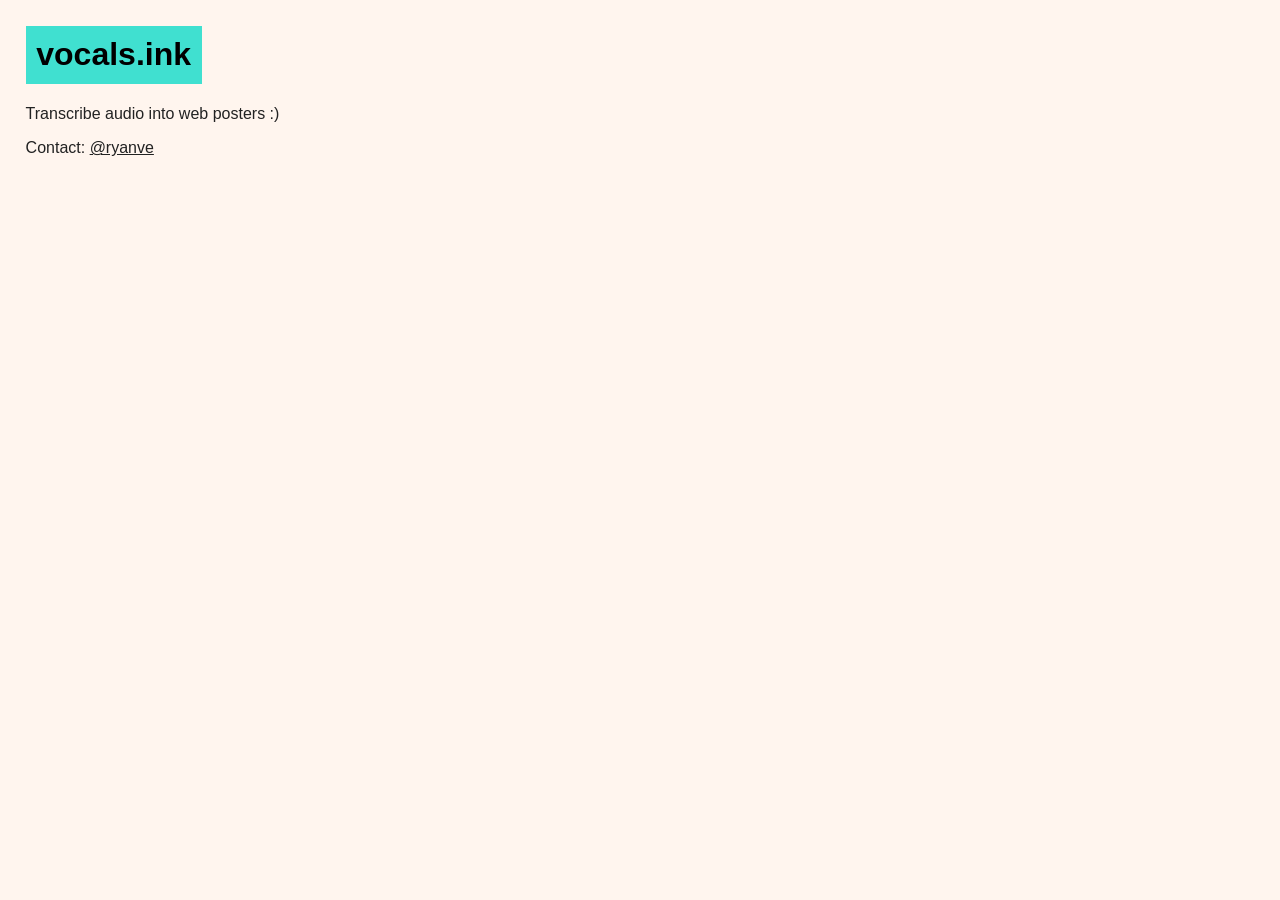
==== index.html @ be215f46 "Turn on vocals" ====
<DOCTYPE html>
<html lang="en-US" class="sea-wet sea-blood sea-breeze roots">
<meta charset="utf-8">

<title>Transcribe audio into web posters: vocals.ink</title>

<meta name="viewport" content="width=device-width, initial-scale=1">
<meta name="description" content="Podcast transcription service. Transcribe podcasts into web posters. Albums too :)">

<style data-via="https://s9a.github.io/sea">
.sea-wet:not(.sea-dry),
.sea-wet :not(.sea-dry) { background: none; color: inherit }
.sea-blood { background: var(--sea-vibe) !important; color: var(--sea-ink) !important }
.sea-bleed { background: var(--sea-ink) !important; color: var(--sea-vibe) !important }
.sea-amber { --sea-vibe: Coral; --sea-ink: Black }
.sea-breeze { --sea-vibe: Seashell; --sea-ink: #222 }
.sea-foam { --sea-vibe: Turquoise; --sea-ink: Black }
.sea-fume { --sea-vibe: HotPink; --sea-ink: Black }
.sea-glow { --sea-vibe: Gold; --sea-ink: Black }
.sea-gush { --sea-vibe: Violet; --sea-ink: Black }
.sea-lava { --sea-vibe: RosyBrown; --sea-ink: Black }
.sea-storm { --sea-vibe: Gainsboro; --sea-ink: Black }
.sea-tide { --sea-vibe: DeepSkyBlue; --sea-ink: Black }
</style>

<style>
  .roots { 
	font-family: sans-serif;
	font-size: 1em;
  }
  .cuerpo {
	max-width: 100%;
	margin: auto;
	padding: 2vmax;
	word-break: 
  }
  .diy {
    box-sizing: border-box;
	list-style: none;
	padding: 0;
	margin: 0;
  }
  .wave { 
	display: inline-block;
	padding: .33333em;
  }
  .inhale { margin-top: 1rem }
  .exhale { margin-top: 2rem }
</style>

<body class="cuerpo">

<header>
  <h1><a class="wave sea-blood sea-foam">vocals.ink</a></h1>
</header>

<p>Transcribe audio into web posters :)
<p>Contact: <a href="https://twitter.com/ryanve">@ryanve</a>
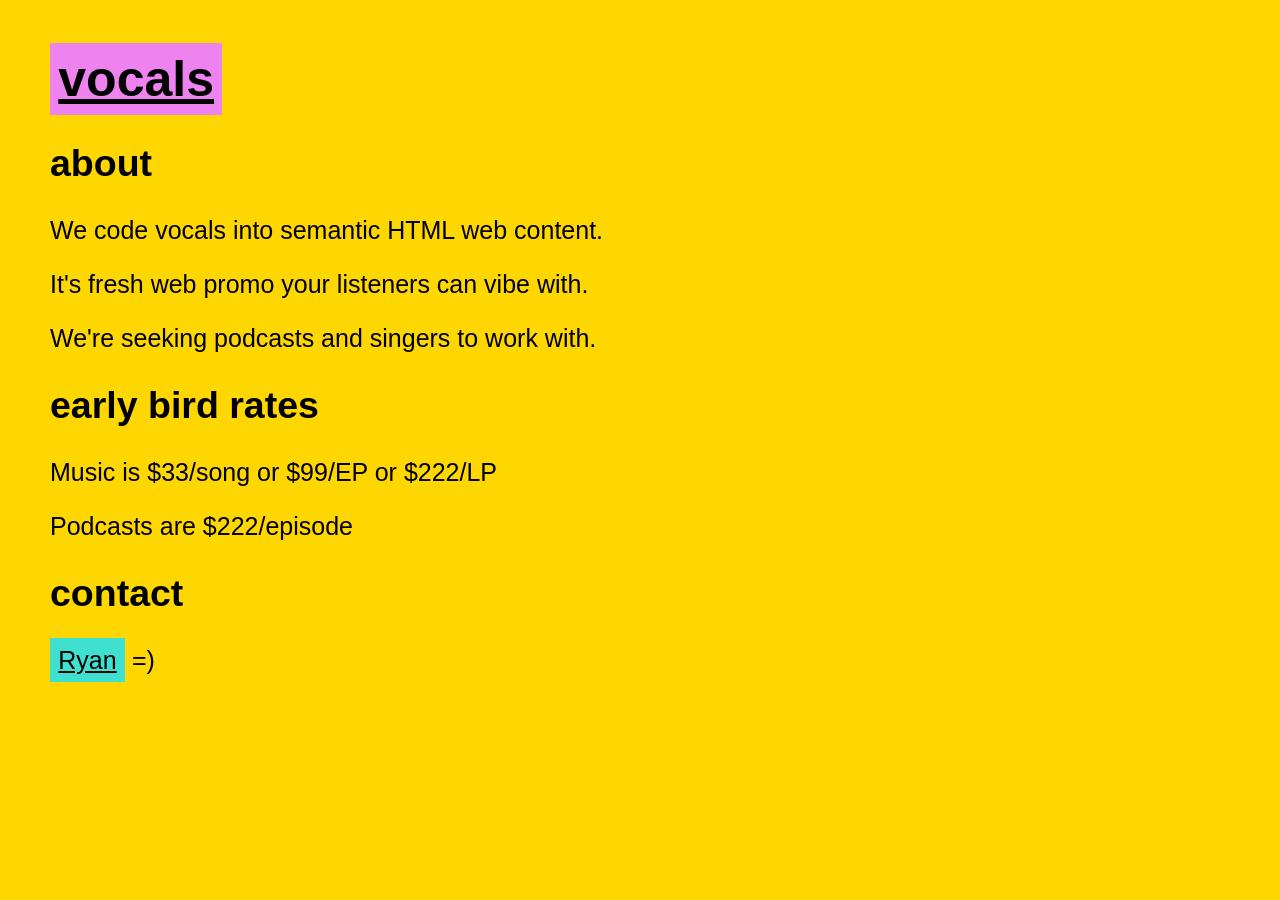
==== commit f71d5220: "vocals as a service" ====
--- a/index.html
+++ b/index.html
@@ -1,59 +1,24 @@
 <DOCTYPE html>
-<html lang="en-US" class="sea-wet sea-blood sea-breeze roots">
+<html lang="en-US" class="sea-wet sea-blood sea-glow">
 <meta charset="utf-8">
 
-<title>Transcribe audio into web posters: vocals.ink</title>
+<title>vocals: transcribe to HTML</title>
 
 <meta name="viewport" content="width=device-width, initial-scale=1">
-<meta name="description" content="Podcast transcription service. Transcribe podcasts into web posters. Albums too :)">
+<meta name="description" content="HTML transcription service for podcasts and lyrics">
 
-<style data-via="https://s9a.github.io/sea">
-.sea-wet:not(.sea-dry),
-.sea-wet :not(.sea-dry) { background: none; color: inherit }
-.sea-blood { background: var(--sea-vibe) !important; color: var(--sea-ink) !important }
-.sea-bleed { background: var(--sea-ink) !important; color: var(--sea-vibe) !important }
-.sea-amber { --sea-vibe: Coral; --sea-ink: Black }
-.sea-breeze { --sea-vibe: Seashell; --sea-ink: #222 }
-.sea-foam { --sea-vibe: Turquoise; --sea-ink: Black }
-.sea-fume { --sea-vibe: HotPink; --sea-ink: Black }
-.sea-glow { --sea-vibe: Gold; --sea-ink: Black }
-.sea-gush { --sea-vibe: Violet; --sea-ink: Black }
-.sea-lava { --sea-vibe: RosyBrown; --sea-ink: Black }
-.sea-storm { --sea-vibe: Gainsboro; --sea-ink: Black }
-.sea-tide { --sea-vibe: DeepSkyBlue; --sea-ink: Black }
-</style>
+<link rel="stylesheet" href="wall.css">
 
-<style>
-  .roots { 
-	font-family: sans-serif;
-	font-size: 1em;
-  }
-  .cuerpo {
-	max-width: 100%;
-	margin: auto;
-	padding: 2vmax;
-	word-break: 
-  }
-  .diy {
-    box-sizing: border-box;
-	list-style: none;
-	padding: 0;
-	margin: 0;
-  }
-  .wave { 
-	display: inline-block;
-	padding: .33333em;
-  }
-  .inhale { margin-top: 1rem }
-  .exhale { margin-top: 2rem }
-</style>
+<h1><a class="sea-blood sea-gush" href="">vocals</a></h1>
 
-<body class="cuerpo">
+<h2>about</h2>
+<p>We code vocals into semantic HTML web content.
+<p>It's fresh web promo your listeners can vibe with.
+<p>We're seeking podcasts and singers to work with.
 
-<header>
-  <h1><a class="wave sea-blood sea-foam">vocals.ink</a></h1>
-</header>
+<h2>early bird rates</h2>
+<p>Music is $33/song or $99/EP or $222/LP
+<p>Podcasts are $222/episode
 
-<p>Transcribe audio into web posters :)
-<p>Contact: <a href="https://twitter.com/ryanve">@ryanve</a>
-
+<h2>contact</h2>
+<a href="https://twitter.com/ryanve" class="sea-blood sea-foam">Ryan</a> =)
--- a/wall.css
+++ b/wall.css
@@ -0,0 +1,27 @@
+html {
+	font-family: sans-serif;
+	font-size: calc(1em + 1vmin);
+}
+
+body {
+	margin: 2rem;
+}
+
+a {
+  padding: .333rem;
+}
+
+/* https://s9a.github.io/sea */
+.sea-wet:not(.sea-dry),
+.sea-wet :not(.sea-dry) { background: none; color: inherit }
+.sea-blood { background: var(--sea-vibe) !important; color: var(--sea-ink) !important }
+.sea-bleed { background: var(--sea-ink) !important; color: var(--sea-vibe) !important }
+.sea-amber { --sea-vibe: Coral; --sea-ink: Black }
+.sea-breeze { --sea-vibe: Seashell; --sea-ink: #222 }
+.sea-foam { --sea-vibe: Turquoise; --sea-ink: Black }
+.sea-fume { --sea-vibe: HotPink; --sea-ink: Black }
+.sea-glow { --sea-vibe: Gold; --sea-ink: Black }
+.sea-gush { --sea-vibe: Violet; --sea-ink: Black }
+.sea-lava { --sea-vibe: RosyBrown; --sea-ink: Black }
+.sea-storm { --sea-vibe: Gainsboro; --sea-ink: Black }
+.sea-tide { --sea-vibe: DeepSkyBlue; --sea-ink: Black }
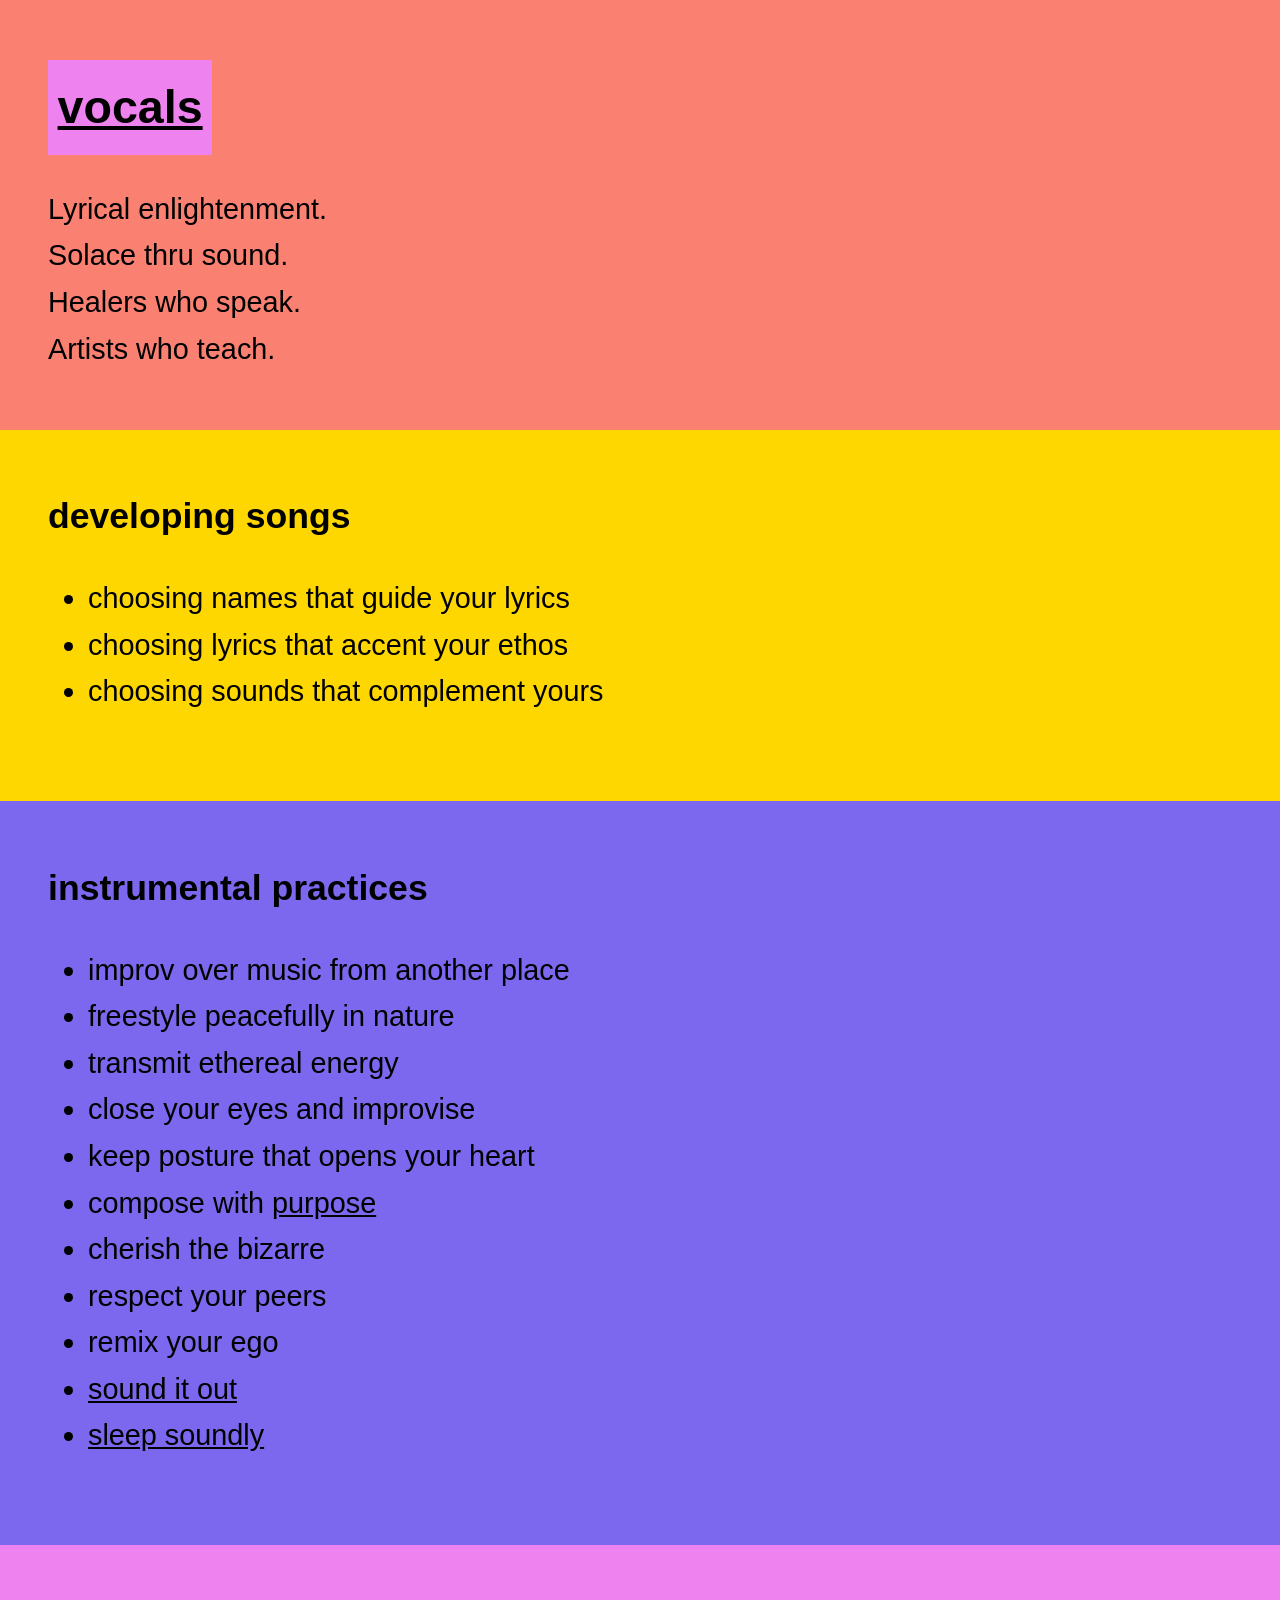
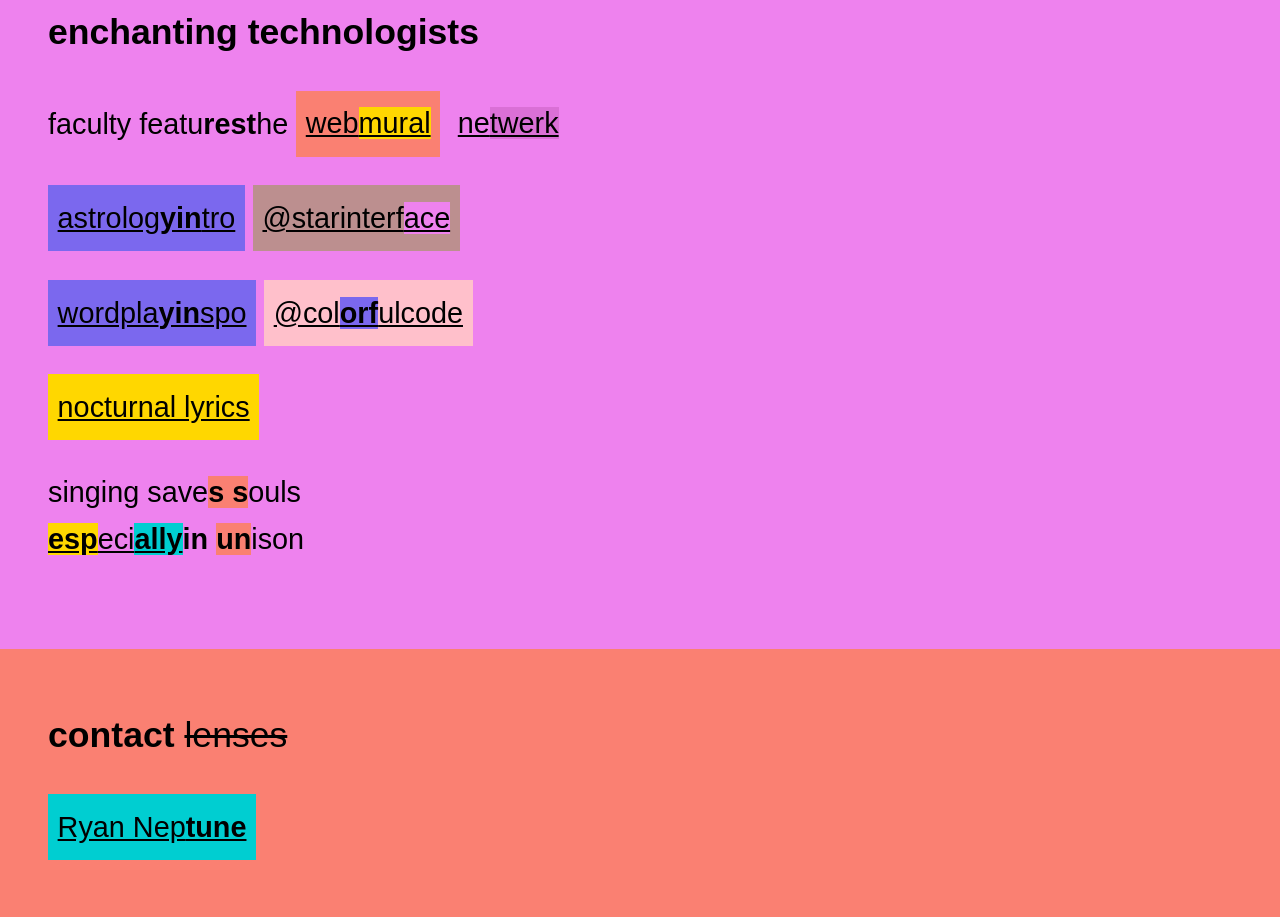
==== commit db8c542a: "wordplay, luv" ====
--- a/index.html
+++ b/index.html
@@ -1,24 +1,73 @@
-<DOCTYPE html>
-<html lang="en-US" class="sea-wet sea-blood sea-glow">
+<!DOCTYPE html>
+<html lang="en-US" class="sea-wet sea-blood sea-amber">
 <meta charset="utf-8">
+<title>vocals, you are what you sound</title>
+<meta name="viewport" content="width=device-width">
+<meta name="theme-color" content="purple">
+<meta name="color-scheme" content="dark light">
+<meta name="description" content="Lyrical healing.">
 
-<title>vocals: transcribe to HTML</title>
+<link rel="stylesheet" href="one.css" media="all">
+<link rel="stylesheet" href="uno.css" media=(color)>
+<link rel="prev" href="https://vocals.page/radiolies"> 
+<link rel="help" href="https://webmural.com/daisy"> 
+<link rel="next" href="https://exitlevel.dev"> 
 
-<meta name="viewport" content="width=device-width, initial-scale=1">
-<meta name="description" content="HTML transcription service for podcasts and lyrics">
-
-<link rel="stylesheet" href="wall.css">
-
-<h1><a class="sea-blood sea-gush" href="">vocals</a></h1>
-
-<h2>about</h2>
-<p>We code vocals into semantic HTML web content.
-<p>It's fresh web promo your listeners can vibe with.
-<p>We're seeking podcasts and singers to work with.
-
-<h2>early bird rates</h2>
-<p>Music is $33/song or $99/EP or $222/LP
-<p>Podcasts are $222/episode
-
-<h2>contact</h2>
-<a href="https://twitter.com/ryanve" class="sea-blood sea-foam">Ryan</a> =)
+<header class="sea-blood sea-amber">
+  <h1><a class="sea-blood sea-gush" href="">vocals</a></h1>
+  <p>Lyrical enlightenment.<br>Solace thru sound.
+  <p>Healers who speak.<br>Artists who teach.
+</header>
+<article class="sea-blood sea-glow">
+  <h2>developing songs</h2>
+  <ul>
+    <li>choosing names that guide your lyrics
+    <li>choosing lyrics that accent your ethos
+    <li>choosing sounds that complement yours 
+  </ul>
+</article>
+<article class="sea-blood sea-gel">
+  <h2>instrumental practices</h2>
+  <ul>
+    <li hidden>choosing names that per<s>meat</s>e your devotion
+    <li>improv over music from another place
+    <li>freestyle peacefully in nature
+    <li>transmit ethereal energy
+    <li>close your eyes and improvise
+    <li>keep posture that opens your heart
+    <li>compose with <a href="https://porpoise.page">purpose</a>
+    <li>cherish the bizarre
+    <li>respect your peers
+    <li>remix your ego
+    <li><a href="https://webmural.com/vowel">sound it out</a>
+    <li><a href="https://s9a.page/waitfortheblackout">sleep soundly</a> 
+  </ul>
+</article>
+<article class="sea-blood sea-gush">
+  <h2>en<em>chant</em>ing technologists</h2>
+  <p>
+    faculty featu<b>rest</b>he
+    <a class="sea-blood sea-amber" href="https://webmural.com">web<span class="sea-blood sea-glow">mural</span></a>
+    <a class="sea-blood sea-gush" href="https://octopus.boo">ne<span class="sea-blood sea-fume">twerk</span></a>
+  </p>
+  <p>
+    <a class="sea-blood sea-gel" href="https://p9e.page/game">astrolog<b>yin</b>tro</a>
+    <a class="sea-blood sea-lava" href="https://x.com/starinterface">@starinterf<span class="sea-blood sea-gush">ace</span></a>
+  </p>
+  <p>
+    <a class="sea-blood sea-gel" href="https://s9a.page/angel">wordpla<b>yin</b>spo</a>
+    <a class="sea-blood sea-blush" href="https://x.com/colorfulcode">@col<em class="sea-blood sea-gel">orf</em>ulcode</a>
+  </p>
+  <p>
+    <a class="sea-blood sea-glow" href="../starfish">nocturnal lyrics</a>
+  </p>
+  <p>
+    singing save<b class="sea-blood sea-amber" contenteditable>s s</b>ouls<br>
+    <a href="https://s9a.page/yesp"><abbr class="sea-blood sea-glow">esp</abbr>eci<b class="sea-blood sea-foam">ally</b></a><b>in</b>
+    <b class="sea-blood sea-amber">un</b>ison
+  </p>
+</article>
+<footer>
+  <h2>contact <del>lenses</del></h2>
+  <a href="https://twitter.com/ryanve" class="sea-blood sea-foam">Ryan Nep<b>tune</b></a>
+</footer>
--- a/one.css
+++ b/one.css
@@ -0,0 +1,53 @@
+html {
+	font-family: sans-serif;
+	font-size: calc(1em + 1vmax);
+	line-height: 1.618;
+}
+
+body {
+  display: flex;
+  flex-flow: column;
+	margin: 0;
+	overflow-wrap: anywhere;
+}
+
+h1 { font-size: 1.618em }
+h2 { font-size: 1.236em }
+em,
+abbr { 
+  font-style: unset;
+  font-weight: bolder;
+}
+
+del {
+  font-weight: lighter;
+}
+
+header,
+footer,
+article {
+  margin: 0;
+  padding: 1em;
+  padding-block: 1em 2em;
+  padding-inline: 3ch 2ch;
+}
+
+a {
+  display: inline-block;
+}
+
+a[class] {
+  padding: .333rem;
+}
+
+header {
+  
+}
+
+h1 {
+
+}
+
+header p {
+  margin: 0;
+}
--- a/uno.css
+++ b/uno.css
@@ -0,0 +1,55 @@
+/* https://s9a.github.io/sea */
+/* opensource color from the s9a.page/sea */
+:root { --sea-oil:seashell; --sea-ink:#000 }
+.sea-amber { --sea-oil: salmon }
+.sea-blush { --sea-oil: pink }
+.sea-breeze { --sea-oil: mistyrose }
+.sea-foam { --sea-oil: darkturquoise }
+.sea-fume { --sea-oil: orchid }
+.sea-gel { --sea-oil: mediumslateblue }
+.sea-glow { --sea-oil: gold }
+.sea-gush { --sea-oil: violet }
+.sea-lava { --sea-oil: rosybrown }
+.sea-sand { --sea-oil: navajowhite }
+.sea-storm { --sea-oil: gainsboro }
+.sea-tide { --sea-oil: deepskyblue }
+@media (prefers-contrast: less) {
+  :root { --sea-ink:#111 }
+  .sea-blush { --sea-oil: lightpink }
+  .sea-breeze { --sea-oil: bisque }
+  .sea-fume { --sea-oil: mediumorchid }
+  .sea-sand { --sea-oil: peachpuff }
+  .sea-storm { --sea-oil: silver }
+  .sea-tide { --sea-oil: dodgerblue }
+}
+@media (prefers-contrast: more) {
+  .sea-amber { --sea-oil: coral }
+  .sea-foam { --sea-oil: turquoise }
+  .sea-gel { --sea-oil: mediumpurple }
+  .sea-glow { --sea-oil: yellow }
+  .sea-gush { --sea-oil: plum }
+  .sea-lava { --sea-oil: tan }
+}
+.sea-wet :not(.sea-dry) {
+  background-color: none;
+  color: inherit;
+}
+.sea-wet ::selection {
+  background-color: indigo;
+  color: salmon;
+}
+.sea-blood.sea-blood {
+  background-color: var(--sea-oil);
+  color: var(--sea-ink);
+}
+.sea-bleed.sea-bleed {
+  background-color: var(--sea-ink);
+  color: var(--sea-oil);
+}
+@media (prefers-color-scheme:light) {
+  .sea-bleed.sea-blood {
+    background-color: var(--sea-oil);
+    color: var(--sea-ink);
+  }
+}
+
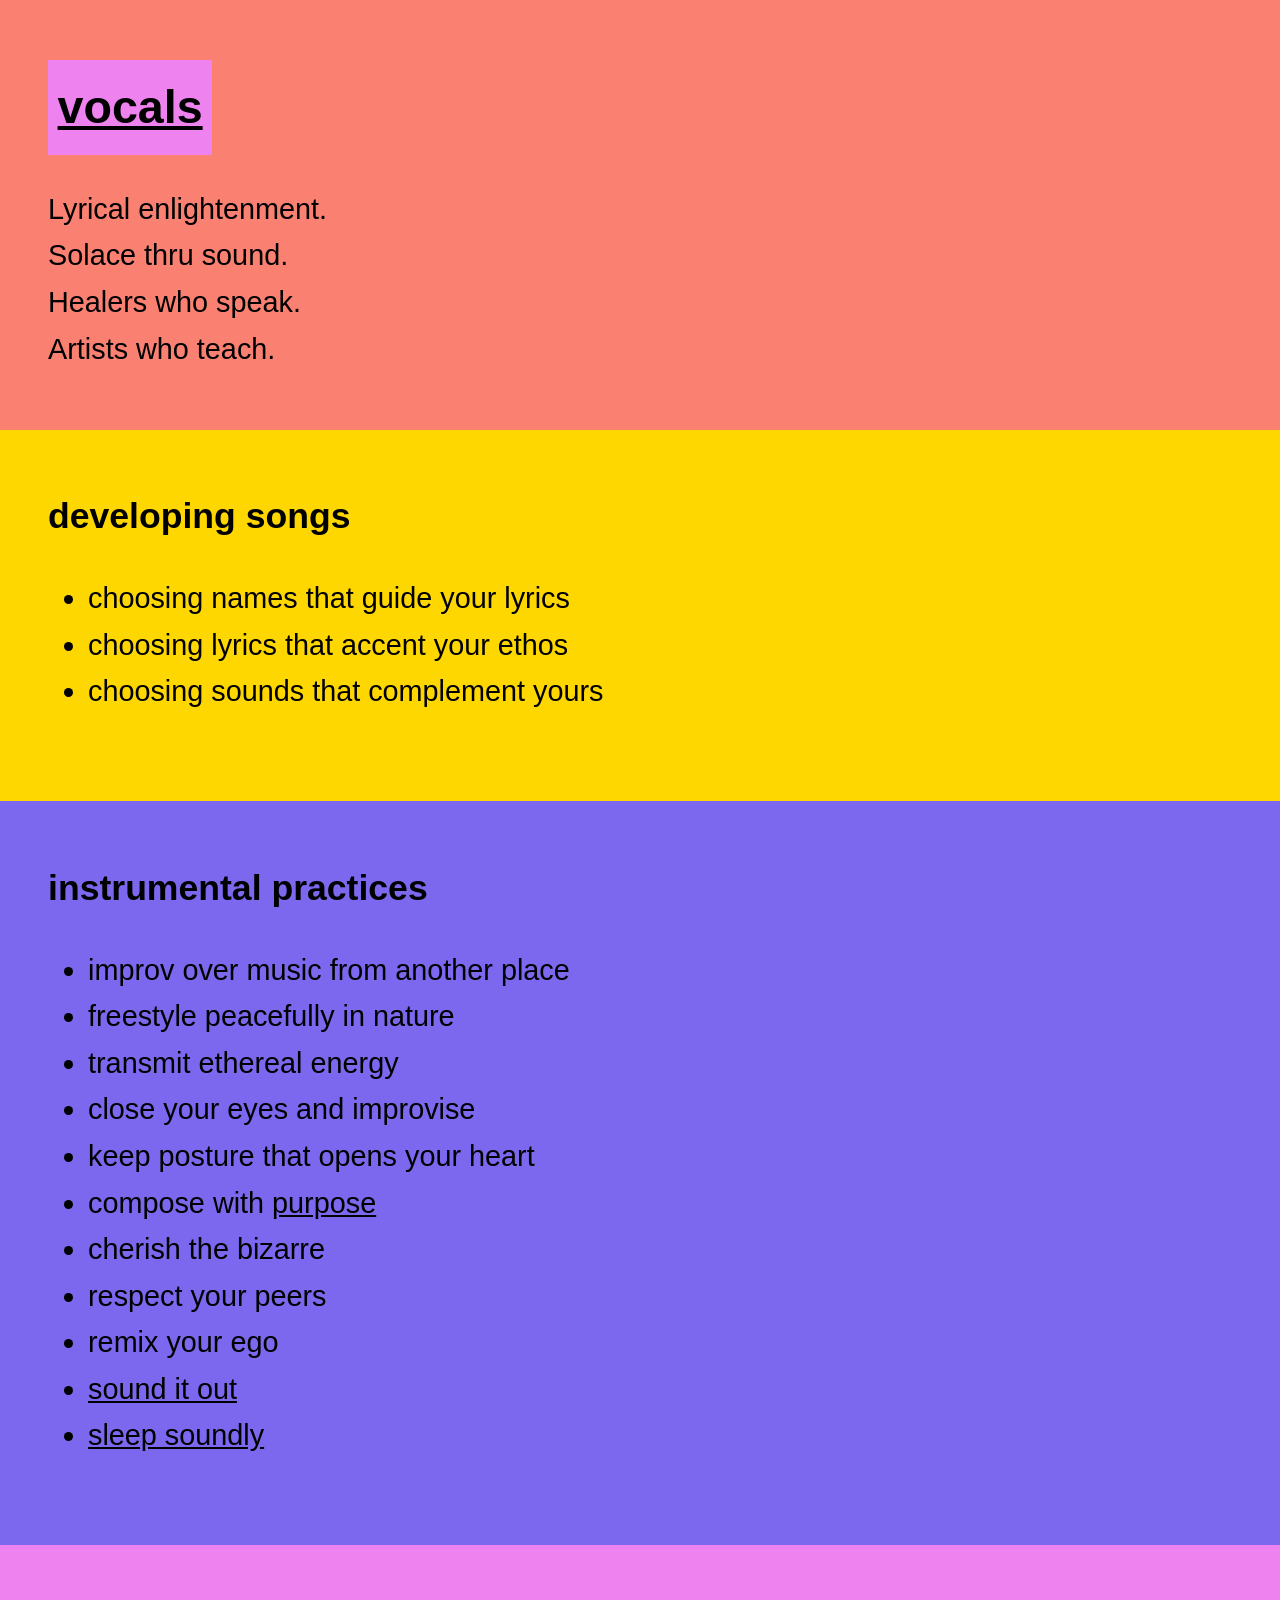
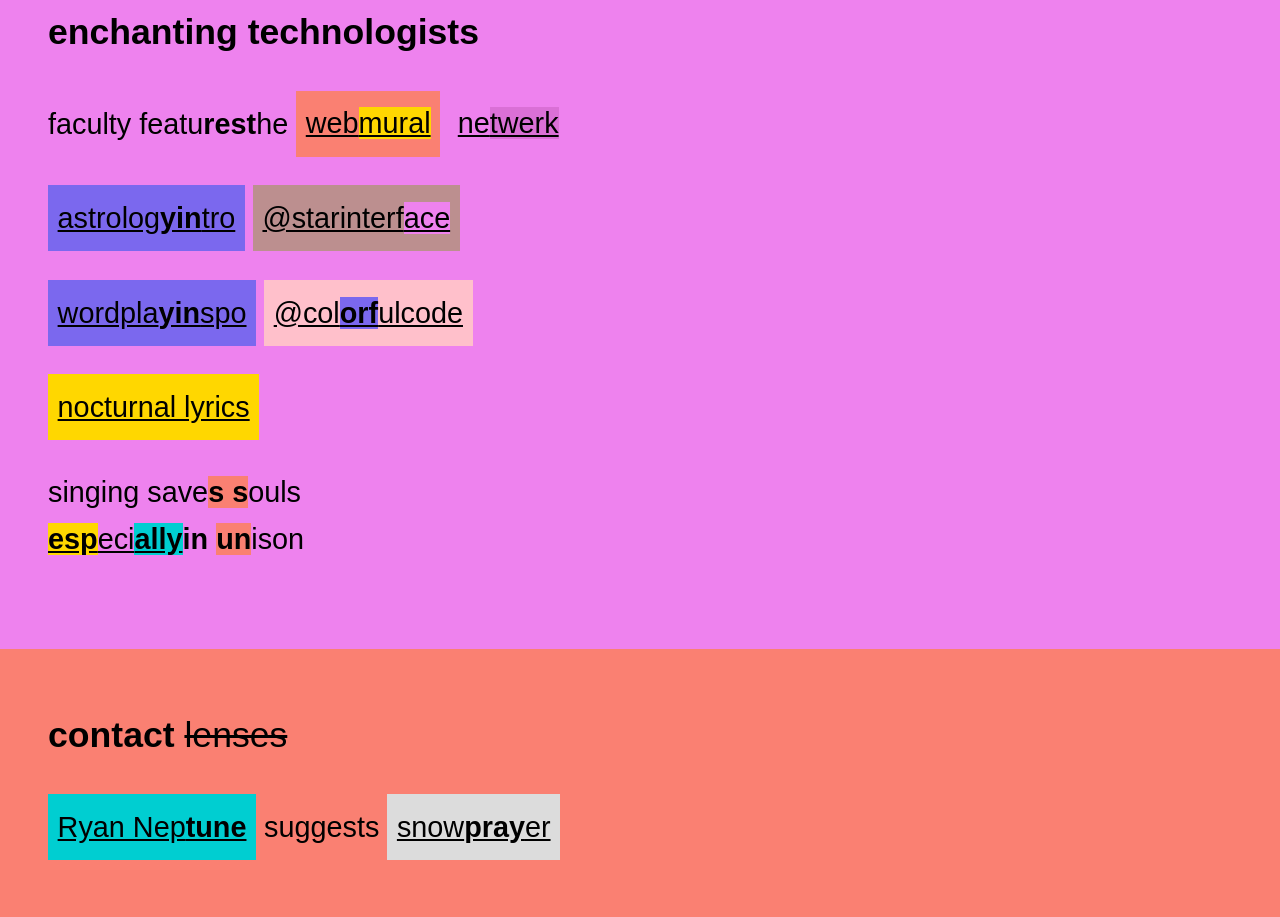
==== commit 0e2313f9: "suggest snowprayer https://vocals.page/snowprayer" ====
--- a/index.html
+++ b/index.html
@@ -7,6 +7,7 @@
 <meta name="color-scheme" content="dark light">
 <meta name="description" content="Lyrical healing.">
 
+<link rel="canonical" href="https://vocals.page">
 <link rel="stylesheet" href="one.css" media="all">
 <link rel="stylesheet" href="uno.css" media=(color)>
 <link rel="prev" href="https://vocals.page/radiolies"> 
@@ -70,4 +71,5 @@
 <footer>
   <h2>contact <del>lenses</del></h2>
   <a href="https://twitter.com/ryanve" class="sea-blood sea-foam">Ryan Nep<b>tune</b></a>
+  suggests <a href="../snowprayer" class="sea-blood sea-storm">snow<b>pray</b>er</a>
 </footer>
